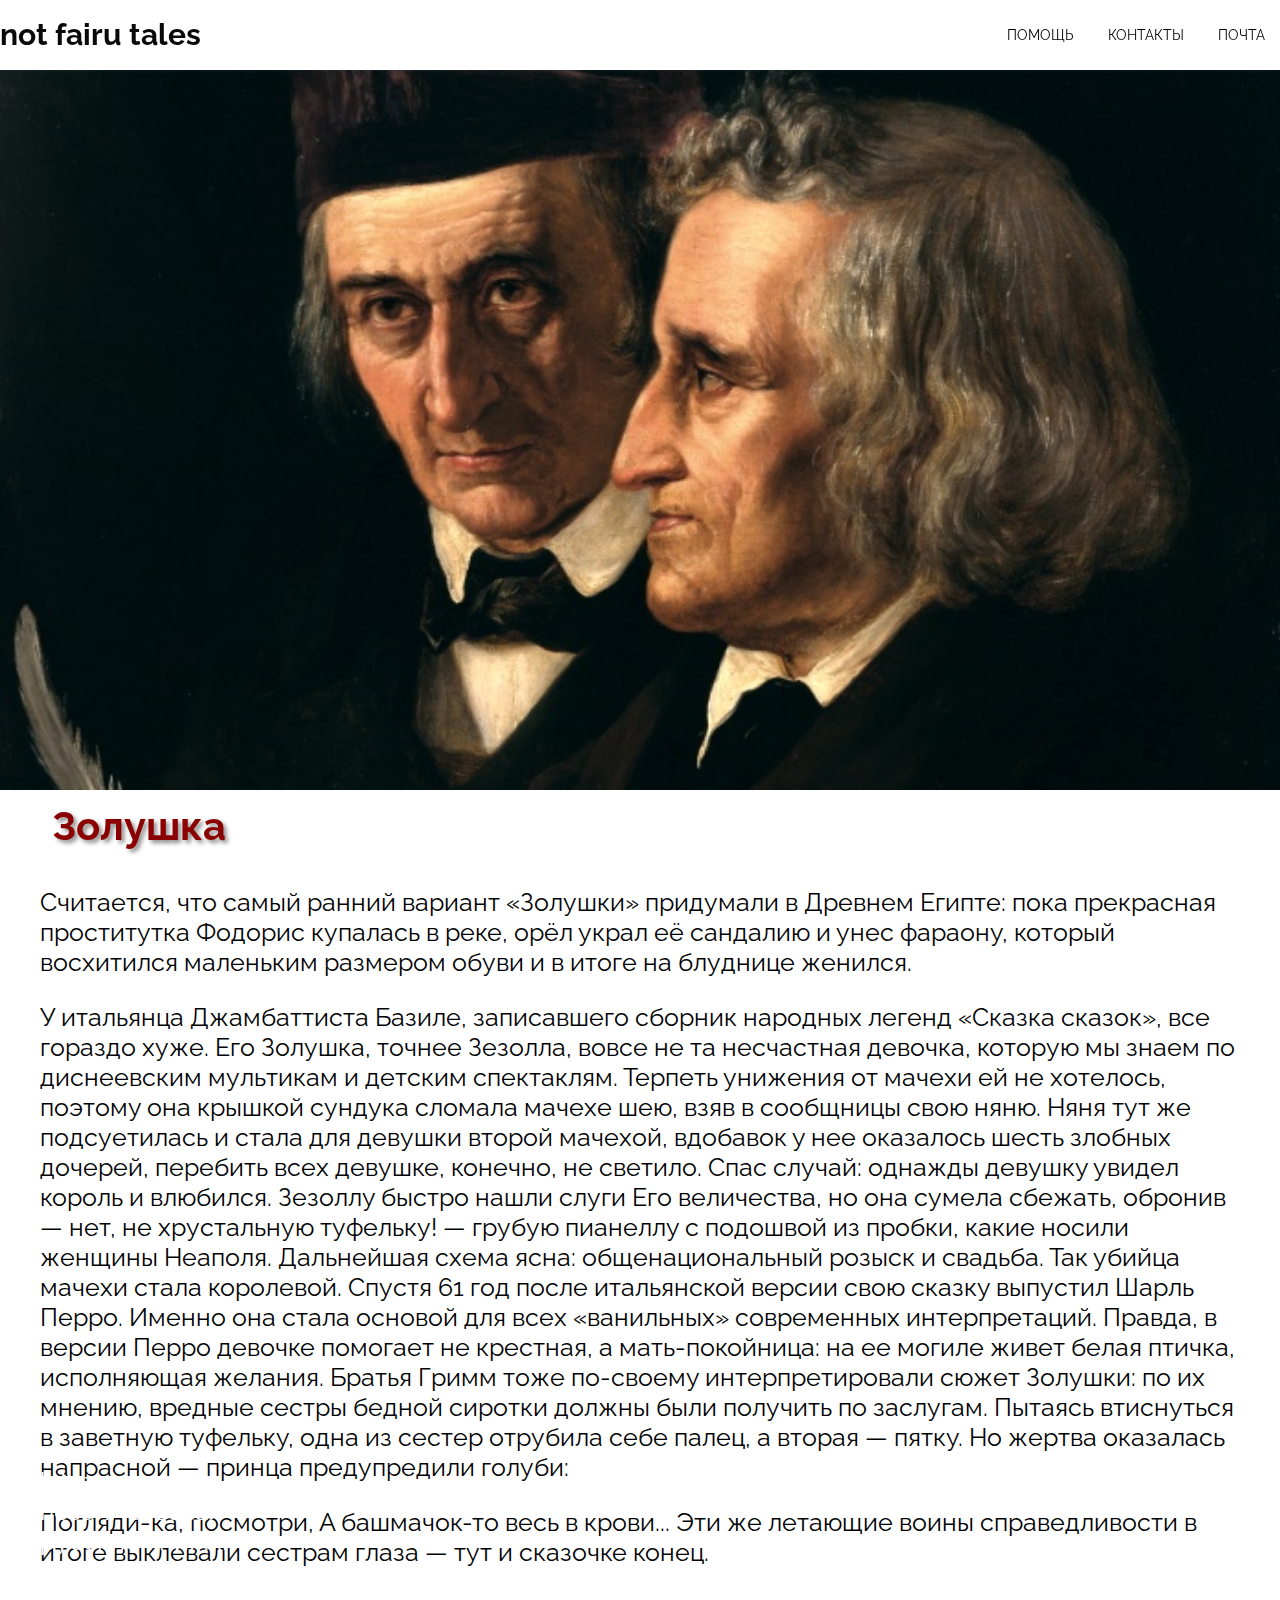
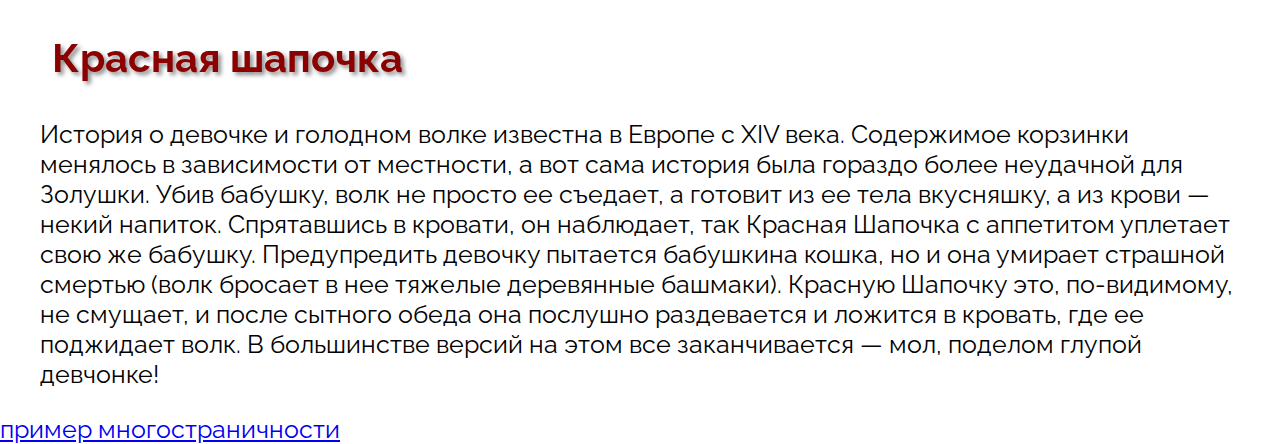
==== index.html @ ec12219e "deploy" ====
<!DOCTYPE html>
<html lang="en">
  <head>
    <meta charset="UTF-8" />
    <meta http-equiv="X-UA-Compatible" content="IE=edge" />
    <meta name="viewport" content="width=device-width, initial-scale=1.0" />
    <title>not fairu tales</title>
    <link rel="stylesheet" href="css/style.css" />
  </head>
  <body>
    <header class="header">
      <div class="header__inner">
        <div class="header__logo">not fairu tales</div>
        <nav class="nav">
          <a class="nav__link" href="#">помощь</a>
          <a class="nav__link" href="#">контакты</a>
          <a class="nav__link" href="#">почта</a>
        </nav>
      </div>
    </header>
    <div class="intro">
      <img class="intro__bg" src="/img/intro.jpg" alt="" />
    </div>
    <div class="container">
      <h3>Золушка</h3>
      <p>
        Считается, что самый ранний вариант «Золушки» придумали в Древнем
        Египте: пока прекрасная проститутка Фодорис купалась в реке, орёл украл
        её сандалию и унес фараону, который восхитился маленьким размером обуви
        и в итоге на блуднице женился.
      </p>
      <p>
        У итальянца Джамбаттиста Базиле, записавшего сборник народных легенд
        «Сказка сказок», все гораздо хуже. Его Золушка, точнее Зезолла, вовсе не
        та несчастная девочка, которую мы знаем по диснеевским мультикам и
        детским спектаклям. Терпеть унижения от мачехи ей не хотелось, поэтому
        она крышкой сундука сломала мачехе шею, взяв в сообщницы свою няню. Няня
        тут же подсуетилась и стала для девушки второй мачехой, вдобавок у нее
        оказалось шесть злобных дочерей, перебить всех девушке, конечно, не
        светило. Спас случай: однажды девушку увидел король и влюбился. Зезоллу
        быстро нашли слуги Его величества, но она сумела сбежать, обронив — нет,
        не хрустальную туфельку! — грубую пианеллу с подошвой из пробки, какие
        носили женщины Неаполя. Дальнейшая схема ясна: общенациональный розыск и
        свадьба. Так убийца мачехи стала королевой. Спустя 61 год после
        итальянской версии свою сказку выпустил Шарль Перро. Именно она стала
        основой для всех «ванильных» современных интерпретаций. Правда, в версии
        Перро девочке помогает не крестная, а мать-покойница: на ее могиле живет
        белая птичка, исполняющая желания. Братья Гримм тоже по-своему
        интерпретировали сюжет Золушки: по их мнению, вредные сестры бедной
        сиротки должны были получить по заслугам. Пытаясь втиснуться в заветную
        туфельку, одна из сестер отрубила себе палец, а вторая — пятку. Но
        жертва оказалась напрасной — принца предупредили голуби:
      </p>
      <p>
        Погляди-ка, посмотри, А башмачок-то весь в крови... Эти же летающие
        воины справедливости в итоге выклевали сестрам глаза — тут и сказочке
        конец.
      </p>
      <audio src="/Music/music.mp3" autoplay="autoplay"></audio>
      <a
        href="https://aif.ru/culture/book/ne_ukral_a_pozaimstvoval_russkie_knizhki_na_zarubezhnye_syuzhety"
        class="article"
      >
        <img
          src="https://static1-repo.aif.ru/1/12/36557/3772094b1be59fe11edf939a4fb8222d.jpg"
          alt=""
          class="article__img"
        />
        <div class="article__desc">
          "«Не украл, а позаимствовал»: русские книжки на зарубежные сюжеты"
        </div>
      </a>
      <!-- <figure class="sharable articl_img span-12 linked_img" id="picture_36557">
        <a href="" target="_blank"
          ><img
            loading="lazy"
            class="sharable_picture"
            data-height="425"
            data-width="640"
        /></a>
        <div class="addit_sign">
          <a
            href="https://aif.ru/culture/book/ne_ukral_a_pozaimstvoval_russkie_knizhki_na_zarubezhnye_syuzhety"
            target="_blank"
            ><i class="double_arrow"></i
          ></a>
        </div>
        <div class="main_sign"></div>
        <div class="addit_sing"></div>
        <figcaption></figcaption>
      </figure> -->
      <h3>Красная шапочка</h3>

      <p>
        История о девочке и голодном волке известна в Европе с XIV века.
        Содержимое корзинки менялось в зависимости от местности, а вот сама
        история была гораздо более неудачной для Золушки. Убив бабушку, волк не
        просто ее съедает, а готовит из ее тела вкусняшку, а из крови — некий
        напиток. Спрятавшись в кровати, он наблюдает, так Красная Шапочка с
        аппетитом уплетает свою же бабушку. Предупредить девочку пытается
        бабушкина кошка, но и она умирает страшной смертью (волк бросает в нее
        тяжелые деревянные башмаки). Красную Шапочку это, по-видимому, не
        смущает, и после сытного обеда она послушно раздевается и ложится в
        кровать, где ее поджидает волк. В большинстве версий на этом все
        заканчивается — мол, поделом глупой девчонке!
      </p>
    </div>
    <!-- ссылка по вопросу "как сделать многостраничность". Суть просто в странице в корне проекта и ссылки на неё-->
    <a href="/example.html">пример многостраничности</a>
  </body>
</html>

<!-- Пупсик, не забываем что ты у меня невероятная умница и у тебя все получится!!! -->
---- css/style.css ----
@import url("https://fonts.googleapis.com/css2?family=Raleway:wght@400;500;700&display=swap");
* {
  box-sizing: border-box;
}
body {
  margin: 0;
  font-family: "Raleway", sans-serif;
  font: weight 400px;
  font-size: 25px;
  line-height: 1.2em;
  padding-top: 70px;
  color: rgb(1, 2, 3);
}

h1 {
  margin: 0%;
  font-weight: 700;
  border: rgb(82, 9, 9);
  text-shadow: rgba(71, 71, 71, 0.61) 3px 3px 4px;
}

h2 {
  margin-top: 0px;
  font-size: 40px;
  line-height: 1.2;
  color: darkred;
  position: absolute;
  bottom: 0px;
  margin-bottom: 0px;
  padding: 12px;
  backdrop-filter: blur(10px);
  text-shadow: rgba(71, 71, 71, 0.61) 3px 3px 4px;
}
h3 {
  margin-top: 0px;
  font-size: 40px;
  line-height: 1.2;
  color: darkred;
  bottom: 0px;
  margin-bottom: 0px;
  padding: 12px;
  backdrop-filter: blur(10px);
  text-shadow: rgba(71, 71, 71, 0.61) 3px 3px 4px;
}

/*container*/
.container {
  width: 100%;
  max-width: 1200px;
  margin: 0 auto;
}

/*intro*/
.intro {
  width: 100%;
  height: 80vh;
  position: relative;
}
.intro__bg {
  position: absolute;
  width: 100%;
  height: 100%;
  top: 0;
  left: 0;
  z-index: -1;
  object-fit: cover;
  object-position: center;
}
/*header*/
.header {
  width: 100%;
  padding: 20px 0px;
  position: fixed;
  top: 0px;
  left: 0px;
  z-index: 200;
  background-color: rgb(255, 255, 255);
  box-shadow: 0px 5px 5px -6px rgba(34, 60, 80, 0.6);
}

.header__inner {
  display: flex;
  justify-content: space-between;
}
.header__logo {
  font-size: 30px;
  font-weight: 700;
  color: #0a0a0a;
}

/*nav*/

.nav {
  font-size: 14px;
  text-transform: uppercase;
}
.nav__link {
  display: inline;
  vertical-align: top;
  margin: 0 15px;
  color: rgb(0, 0, 0);
  text-decoration: none;
  transition: all 0.2s linear;
  border-bottom: 1px solid transparent;
}
.nav__link:hover {
  color: rgb(26, 26, 116);
  border-color: rgb(26, 26, 116);
}
.linked_img {
  position: relative;
}
.article {
  position: relative;
  display: block;
  width: max-content;
}
.article__desc {
  position: absolute;
  bottom: 6px;
  color: rgb(255, 255, 255);
}
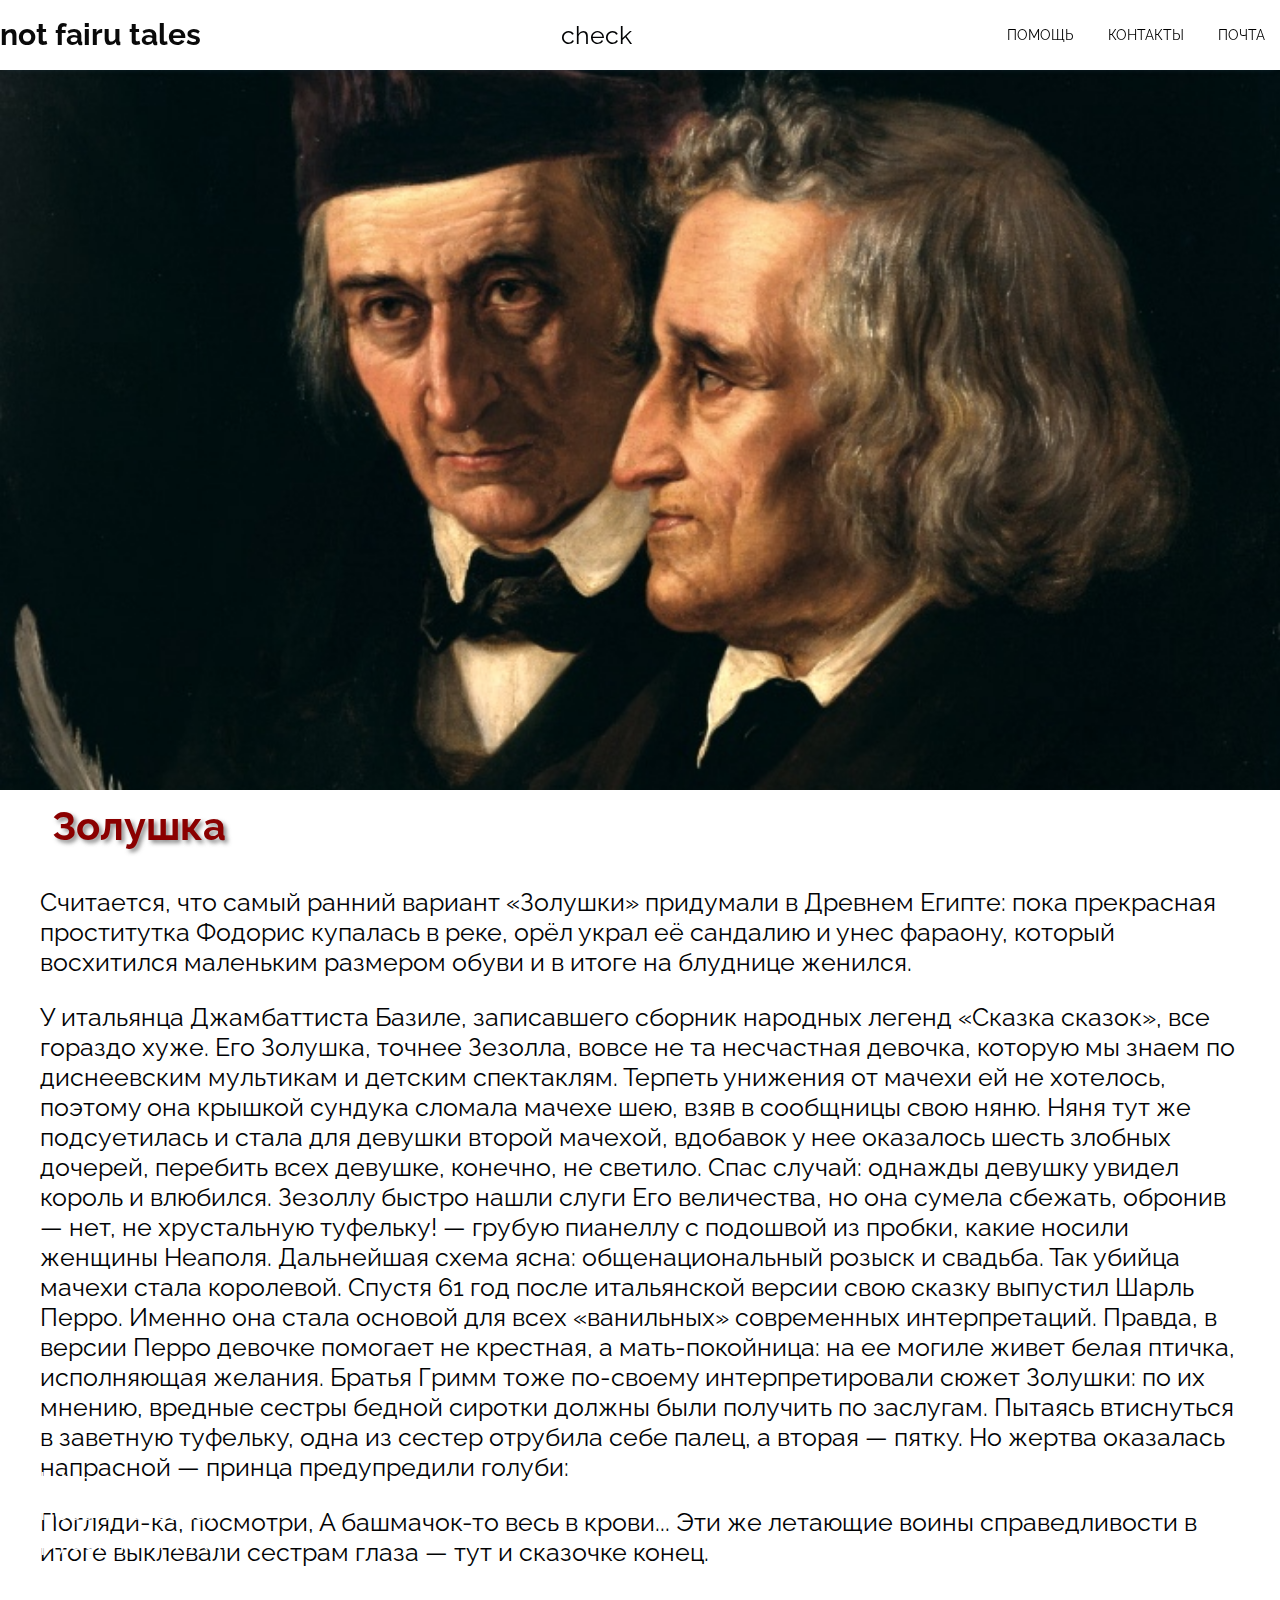
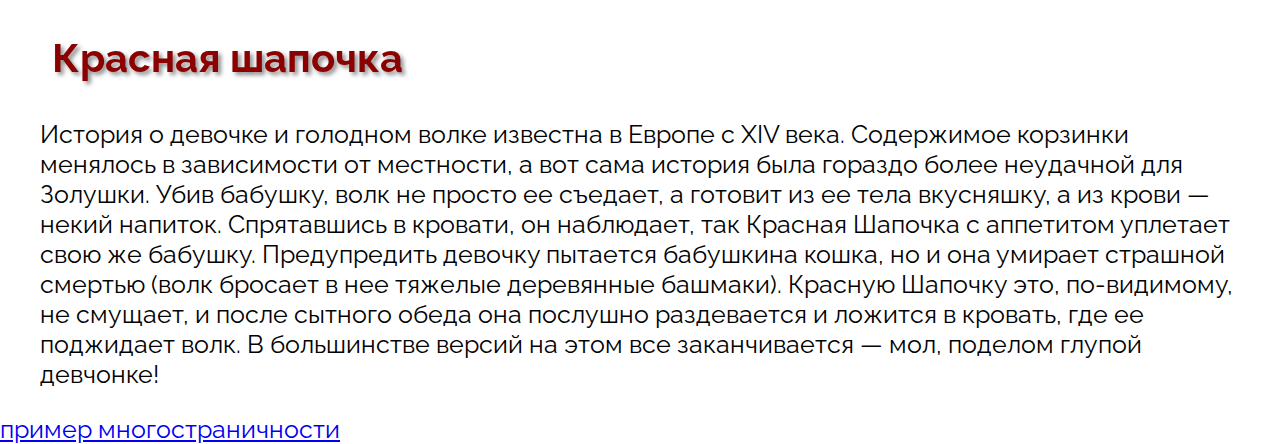
==== commit d930775a: "check" ====
--- a/index.html
+++ b/index.html
@@ -11,6 +11,7 @@
     <header class="header">
       <div class="header__inner">
         <div class="header__logo">not fairu tales</div>
+        check
         <nav class="nav">
           <a class="nav__link" href="#">помощь</a>
           <a class="nav__link" href="#">контакты</a>
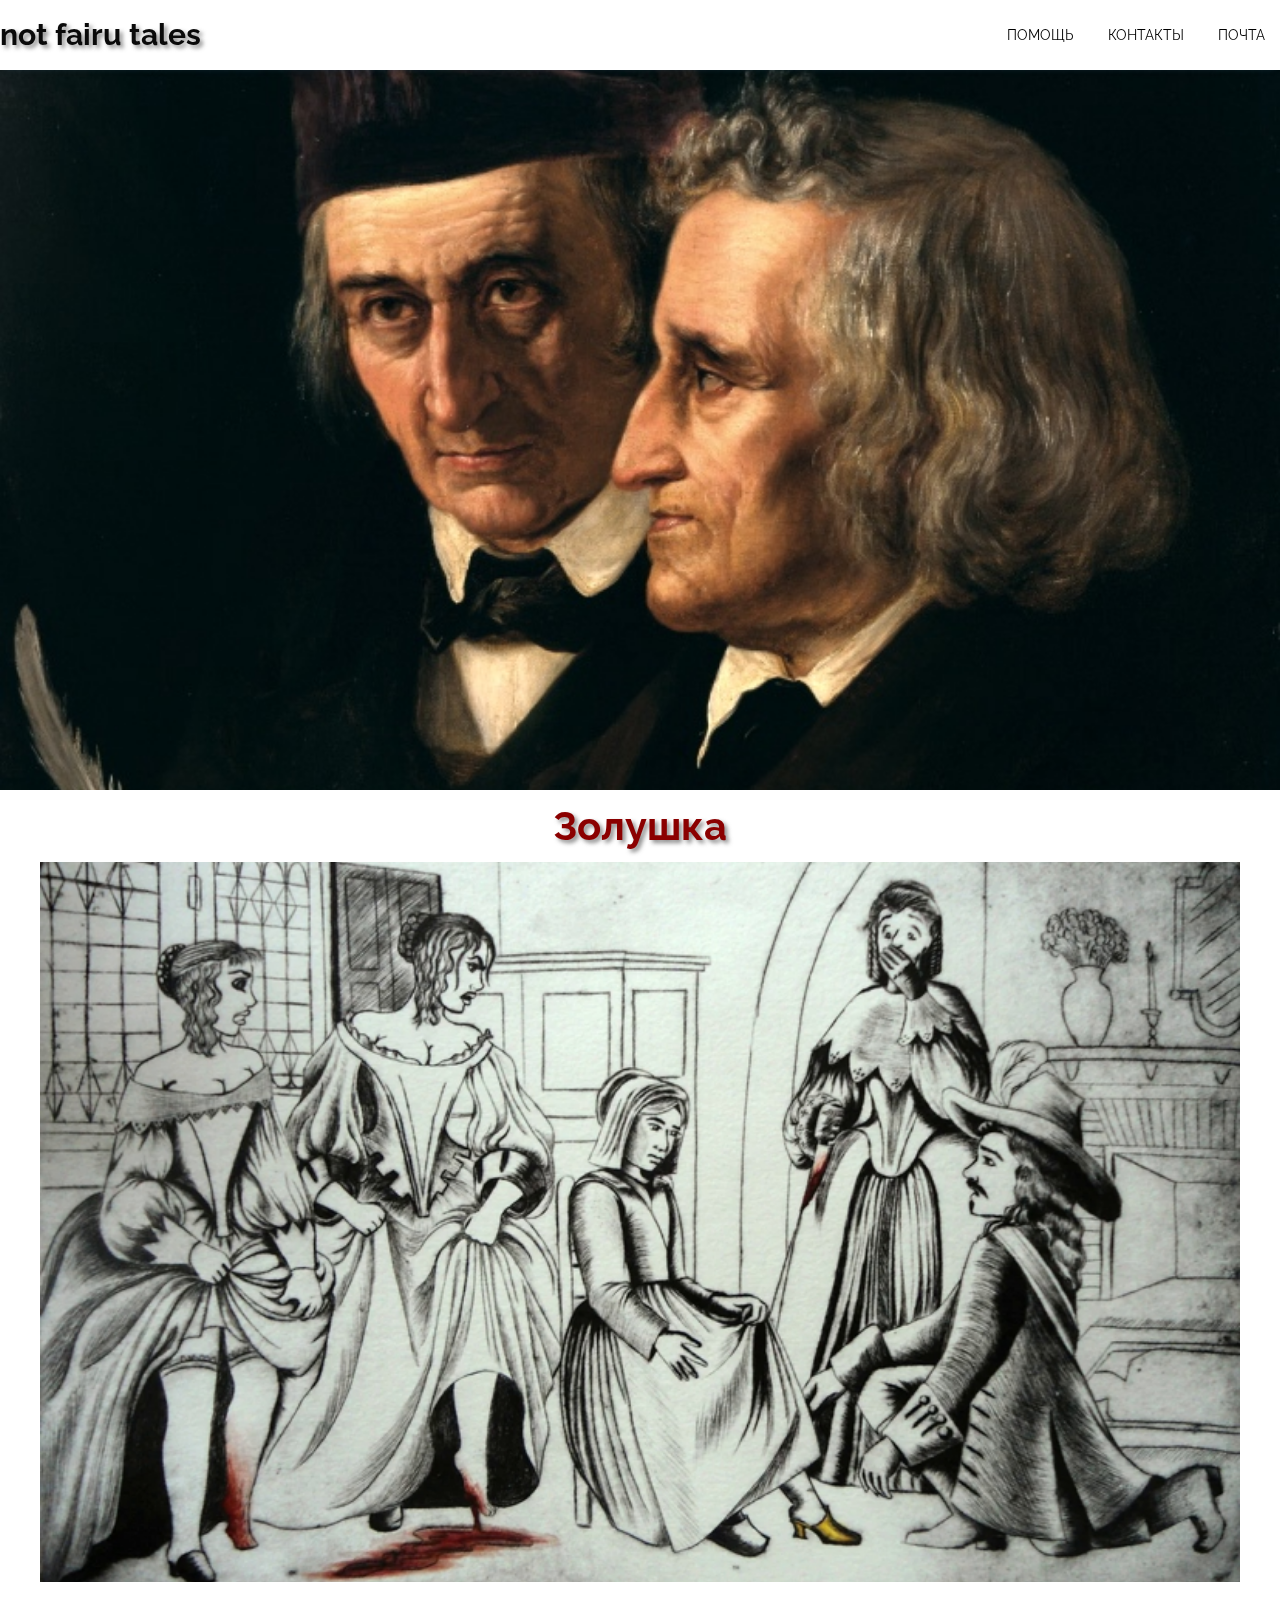
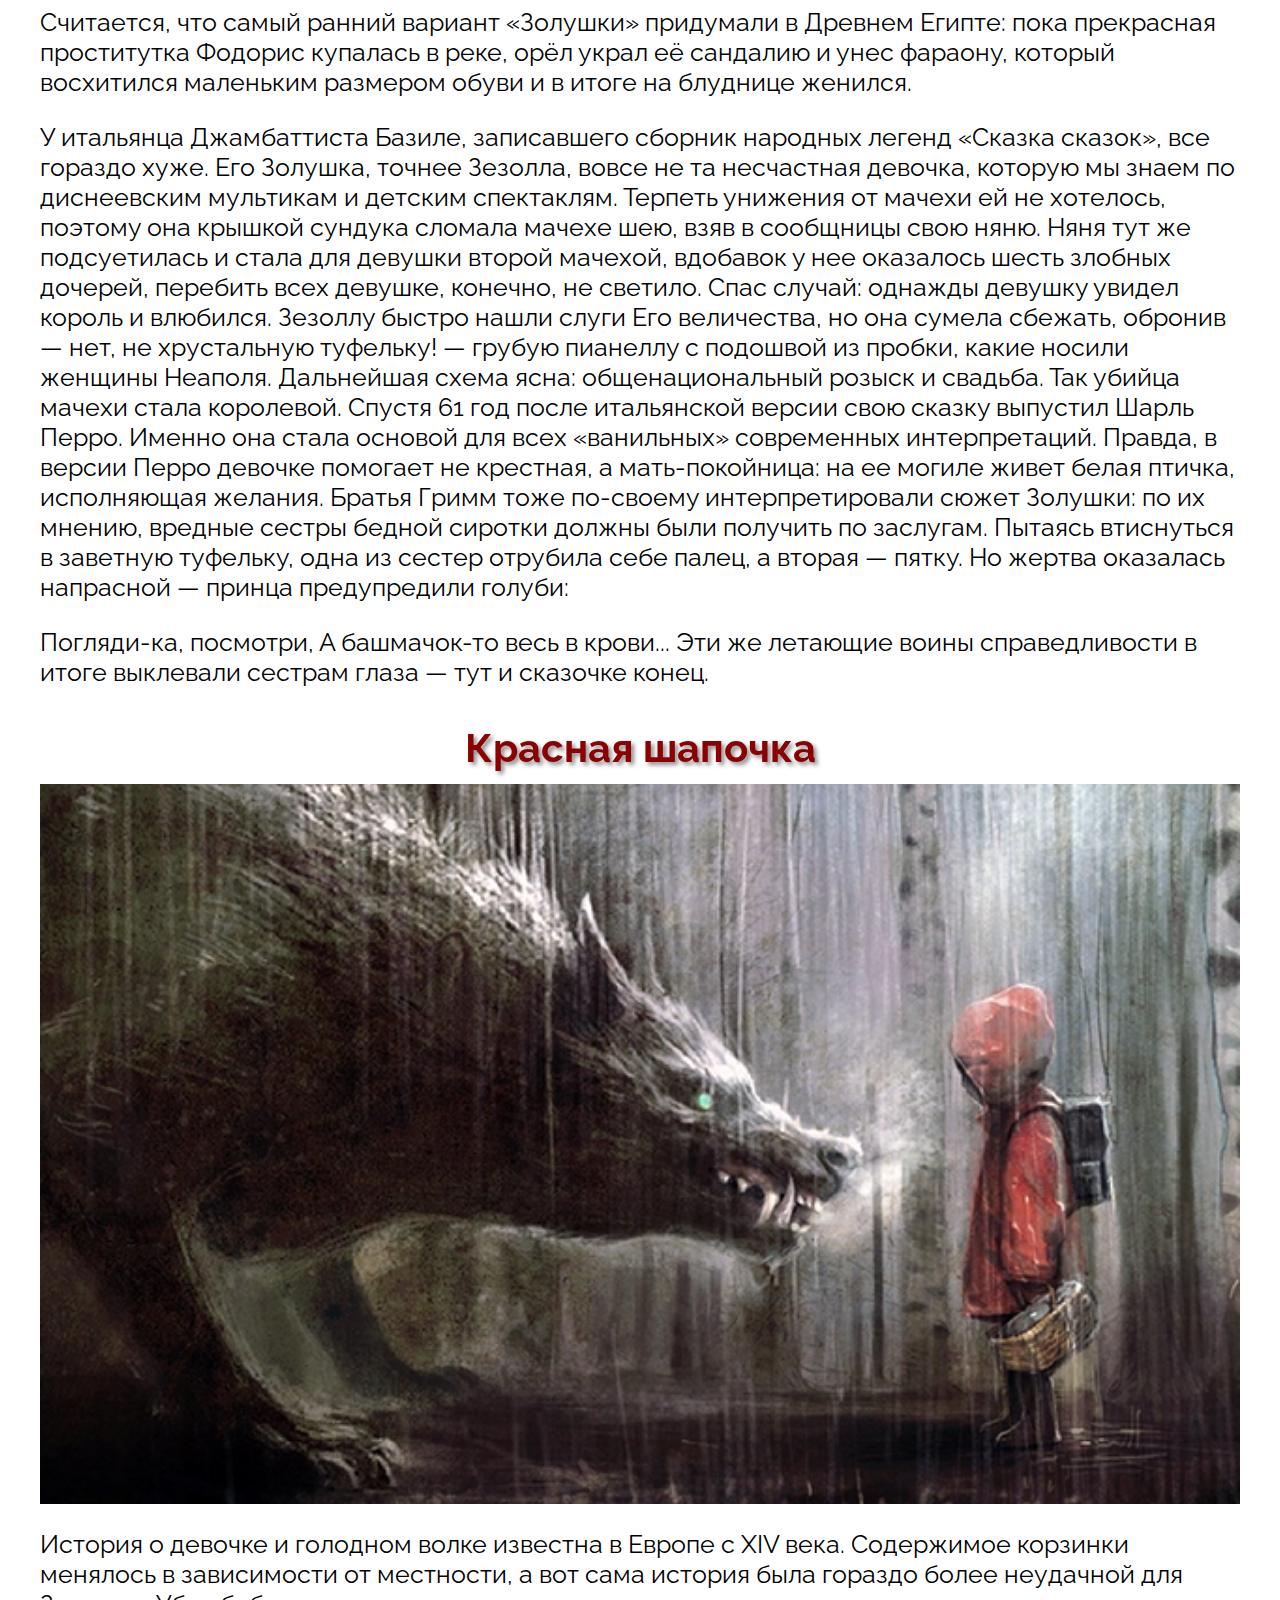
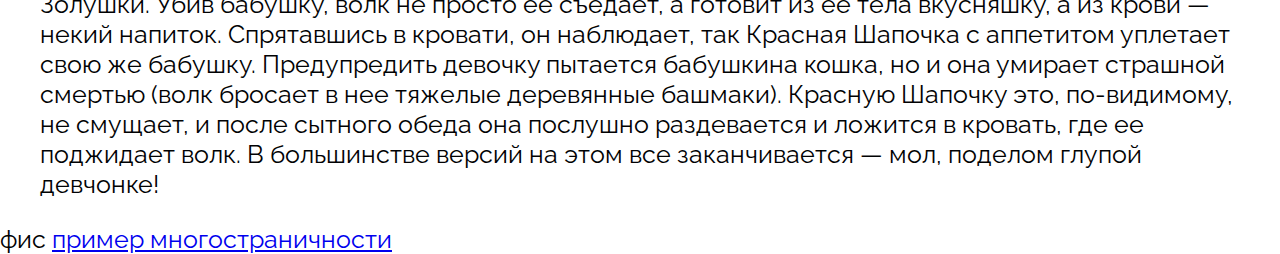
==== commit 7fc9011d: "first commit" ====
--- a/index.html
+++ b/index.html
@@ -10,8 +10,7 @@
   <body>
     <header class="header">
       <div class="header__inner">
-        <div class="header__logo">not fairu tales</div>
-        check
+        <h1 class="header__logo">not fairu tales</h1>
         <nav class="nav">
           <a class="nav__link" href="#">помощь</a>
           <a class="nav__link" href="#">контакты</a>
@@ -24,6 +23,11 @@
     </div>
     <div class="container">
       <h3>Золушка</h3>
+      
+      <div class="intro">
+        <img class="intro__bg" src="/img/zolushka.jpg" alt="" />
+      </div>
+
       <p>
         Считается, что самый ранний вариант «Золушки» придумали в Древнем
         Египте: пока прекрасная проститутка Фодорис купалась в реке, орёл украл
@@ -58,39 +62,11 @@
         конец.
       </p>
       <audio src="/Music/music.mp3" autoplay="autoplay"></audio>
-      <a
-        href="https://aif.ru/culture/book/ne_ukral_a_pozaimstvoval_russkie_knizhki_na_zarubezhnye_syuzhety"
-        class="article"
-      >
-        <img
-          src="https://static1-repo.aif.ru/1/12/36557/3772094b1be59fe11edf939a4fb8222d.jpg"
-          alt=""
-          class="article__img"
-        />
-        <div class="article__desc">
-          "«Не украл, а позаимствовал»: русские книжки на зарубежные сюжеты"
-        </div>
-      </a>
-      <!-- <figure class="sharable articl_img span-12 linked_img" id="picture_36557">
-        <a href="" target="_blank"
-          ><img
-            loading="lazy"
-            class="sharable_picture"
-            data-height="425"
-            data-width="640"
-        /></a>
-        <div class="addit_sign">
-          <a
-            href="https://aif.ru/culture/book/ne_ukral_a_pozaimstvoval_russkie_knizhki_na_zarubezhnye_syuzhety"
-            target="_blank"
-            ><i class="double_arrow"></i
-          ></a>
-        </div>
-        <div class="main_sign"></div>
-        <div class="addit_sing"></div>
-        <figcaption></figcaption>
-      </figure> -->
+
       <h3>Красная шапочка</h3>
+      <div class="intro">
+        <img class="intro__bg" src="/img/640.png" alt="" />
+      </div>
 
       <p>
         История о девочке и голодном волке известна в Европе с XIV века.
@@ -106,6 +82,7 @@
         заканчивается — мол, поделом глупой девчонке!
       </p>
     </div>
+фис
     <!-- ссылка по вопросу "как сделать многостраничность". Суть просто в странице в корне проекта и ссылки на неё-->
     <a href="/example.html">пример многостраничности</a>
   </body>
--- a/css/style.css
+++ b/css/style.css
@@ -10,8 +10,8 @@
   line-height: 1.2em;
   padding-top: 70px;
   color: rgb(1, 2, 3);
+
 }
-
 h1 {
   margin: 0%;
   font-weight: 700;
@@ -33,6 +33,7 @@
 }
 h3 {
   margin-top: 0px;
+  text-align: center;
   font-size: 40px;
   line-height: 1.2;
   color: darkred;
@@ -103,6 +104,8 @@
   transition: all 0.2s linear;
   border-bottom: 1px solid transparent;
 }
+
+
 .nav__link:hover {
   color: rgb(26, 26, 116);
   border-color: rgb(26, 26, 116);
@@ -110,13 +113,5 @@
 .linked_img {
   position: relative;
 }
-.article {
-  position: relative;
-  display: block;
-  width: max-content;
-}
-.article__desc {
-  position: absolute;
-  bottom: 6px;
-  color: rgb(255, 255, 255);
-}
+
+
